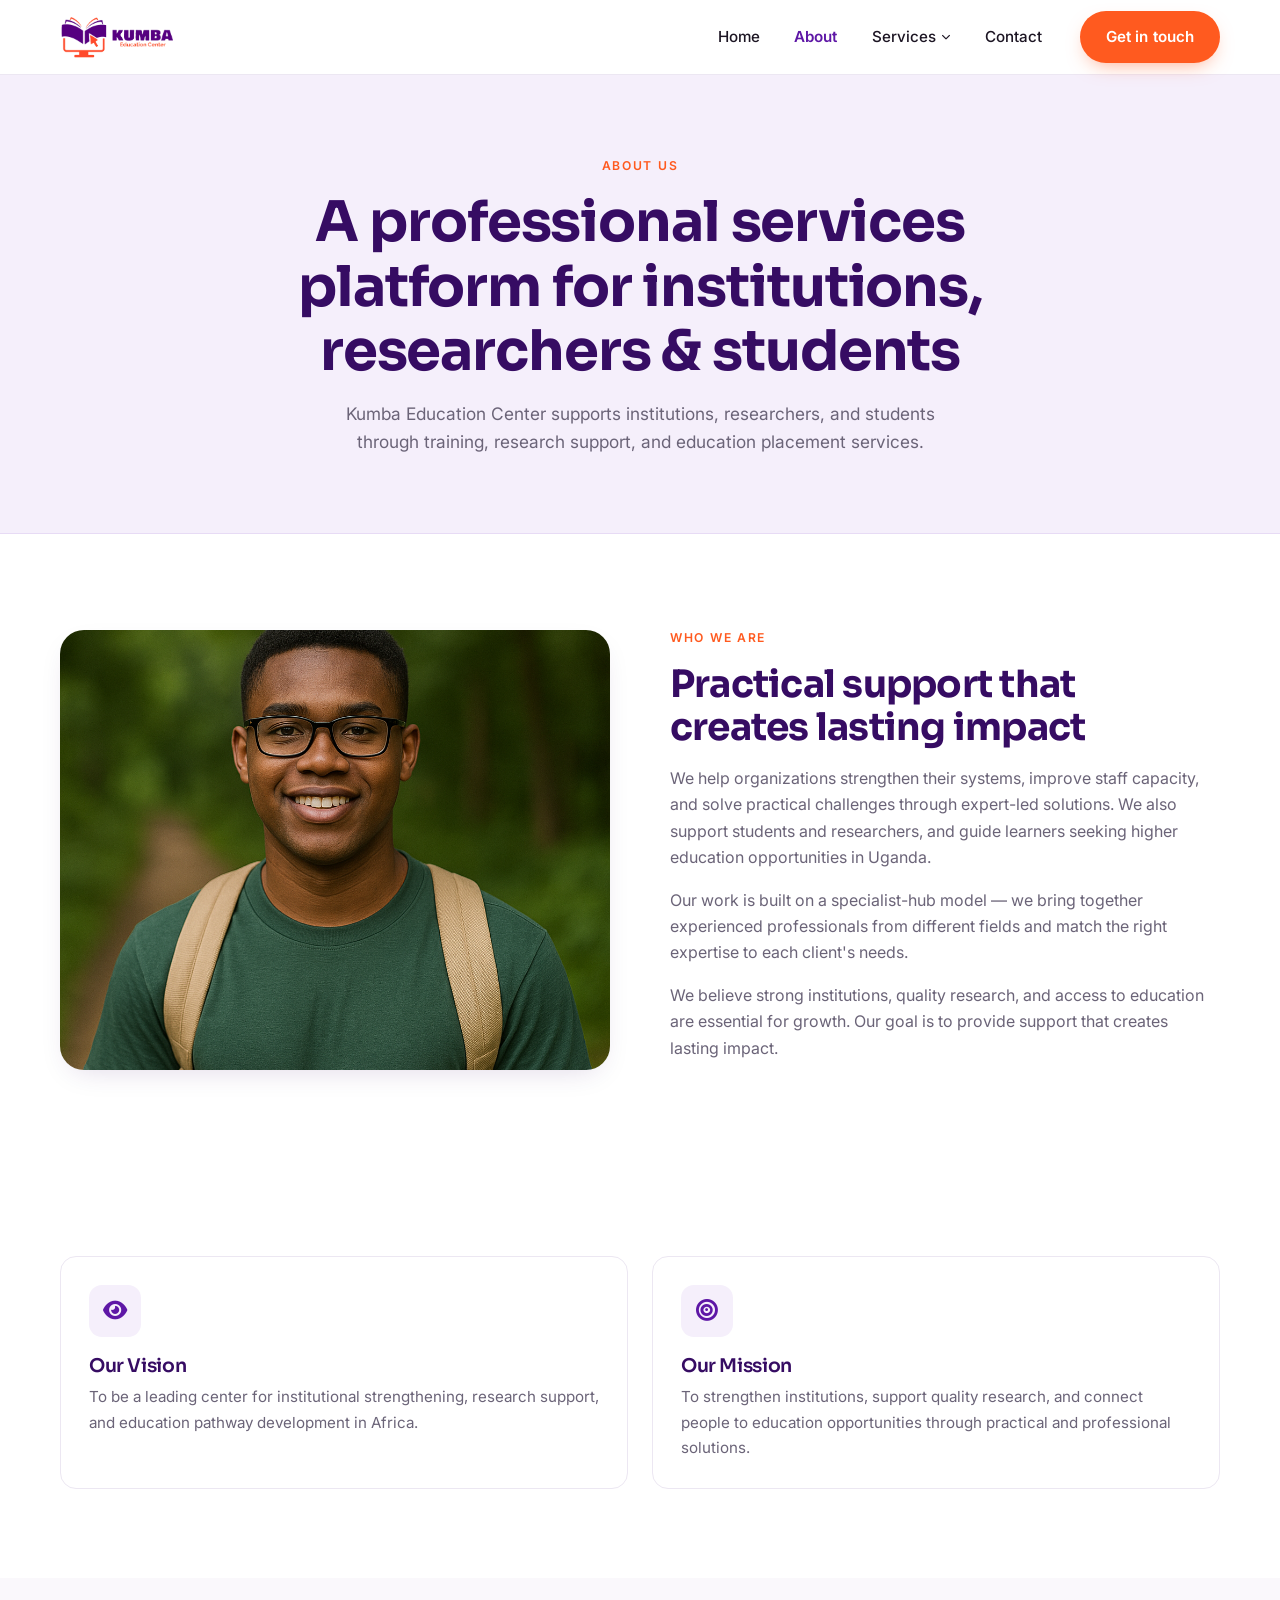
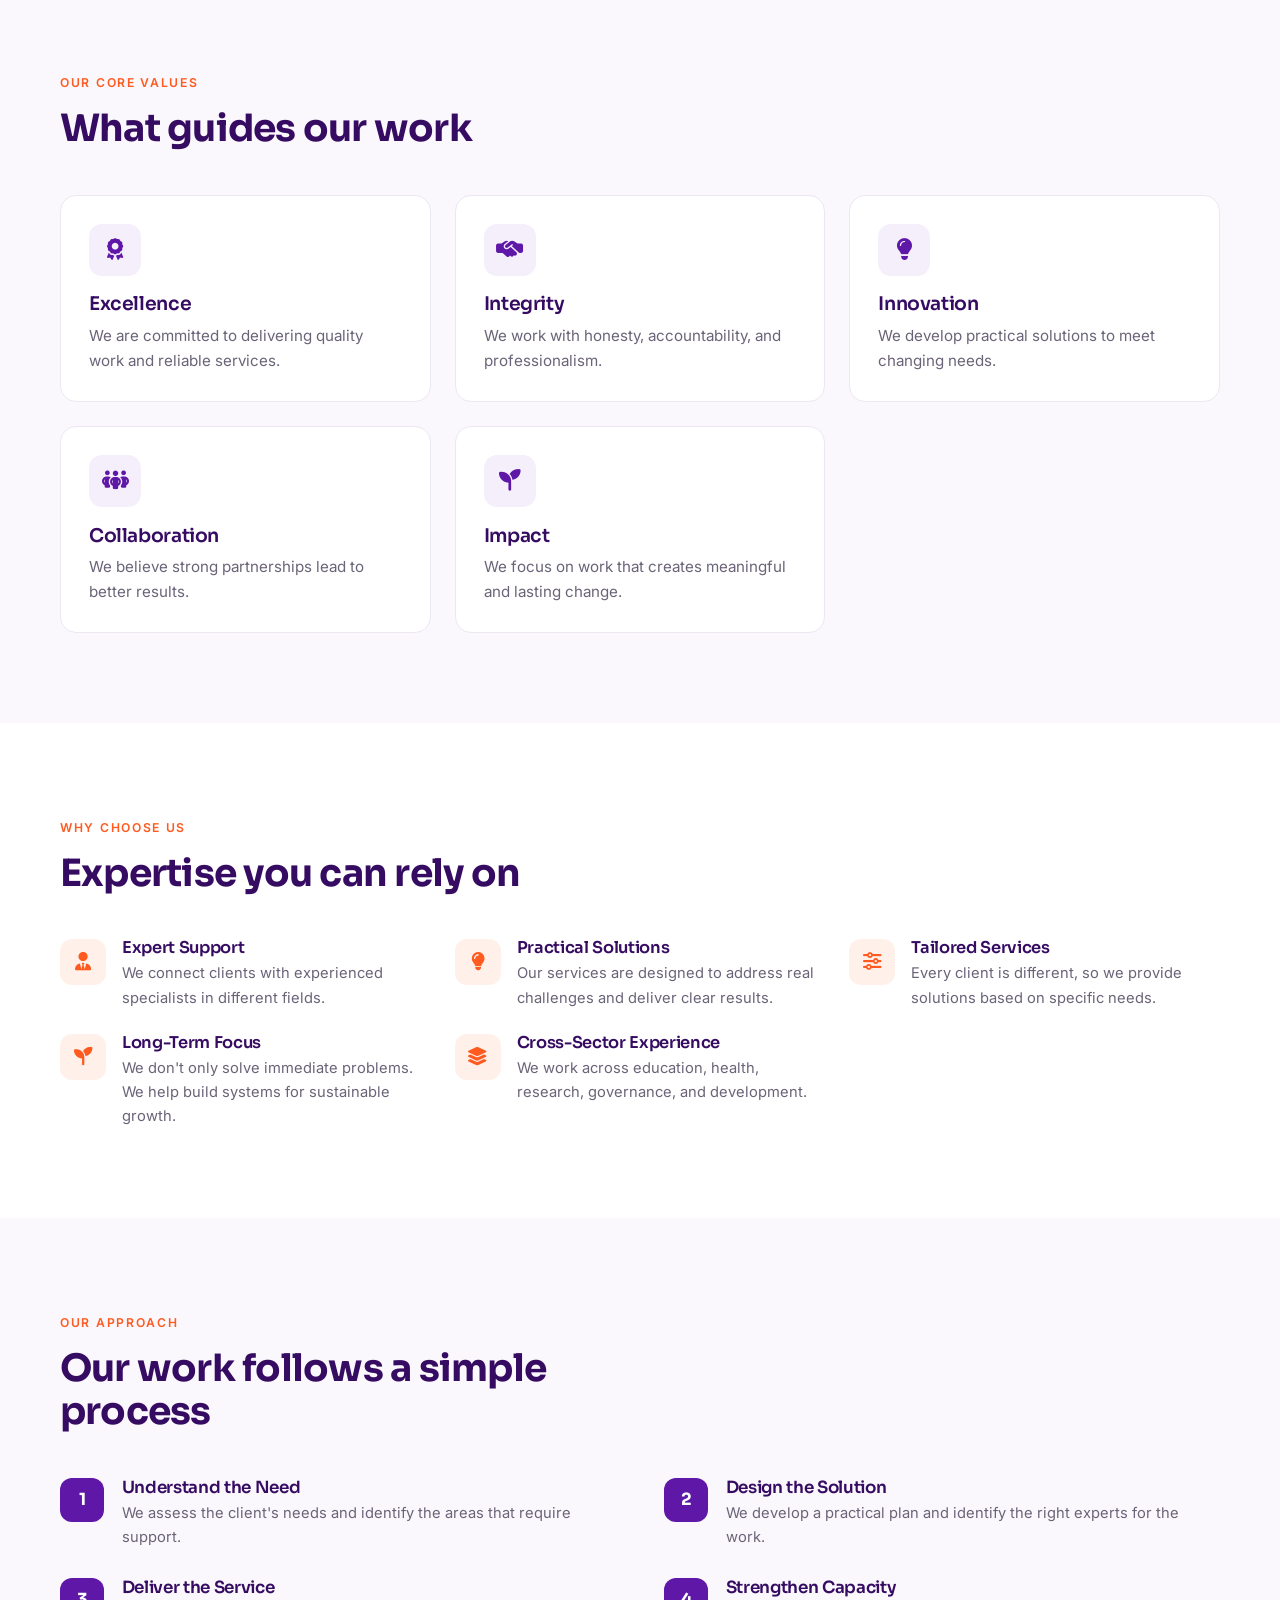
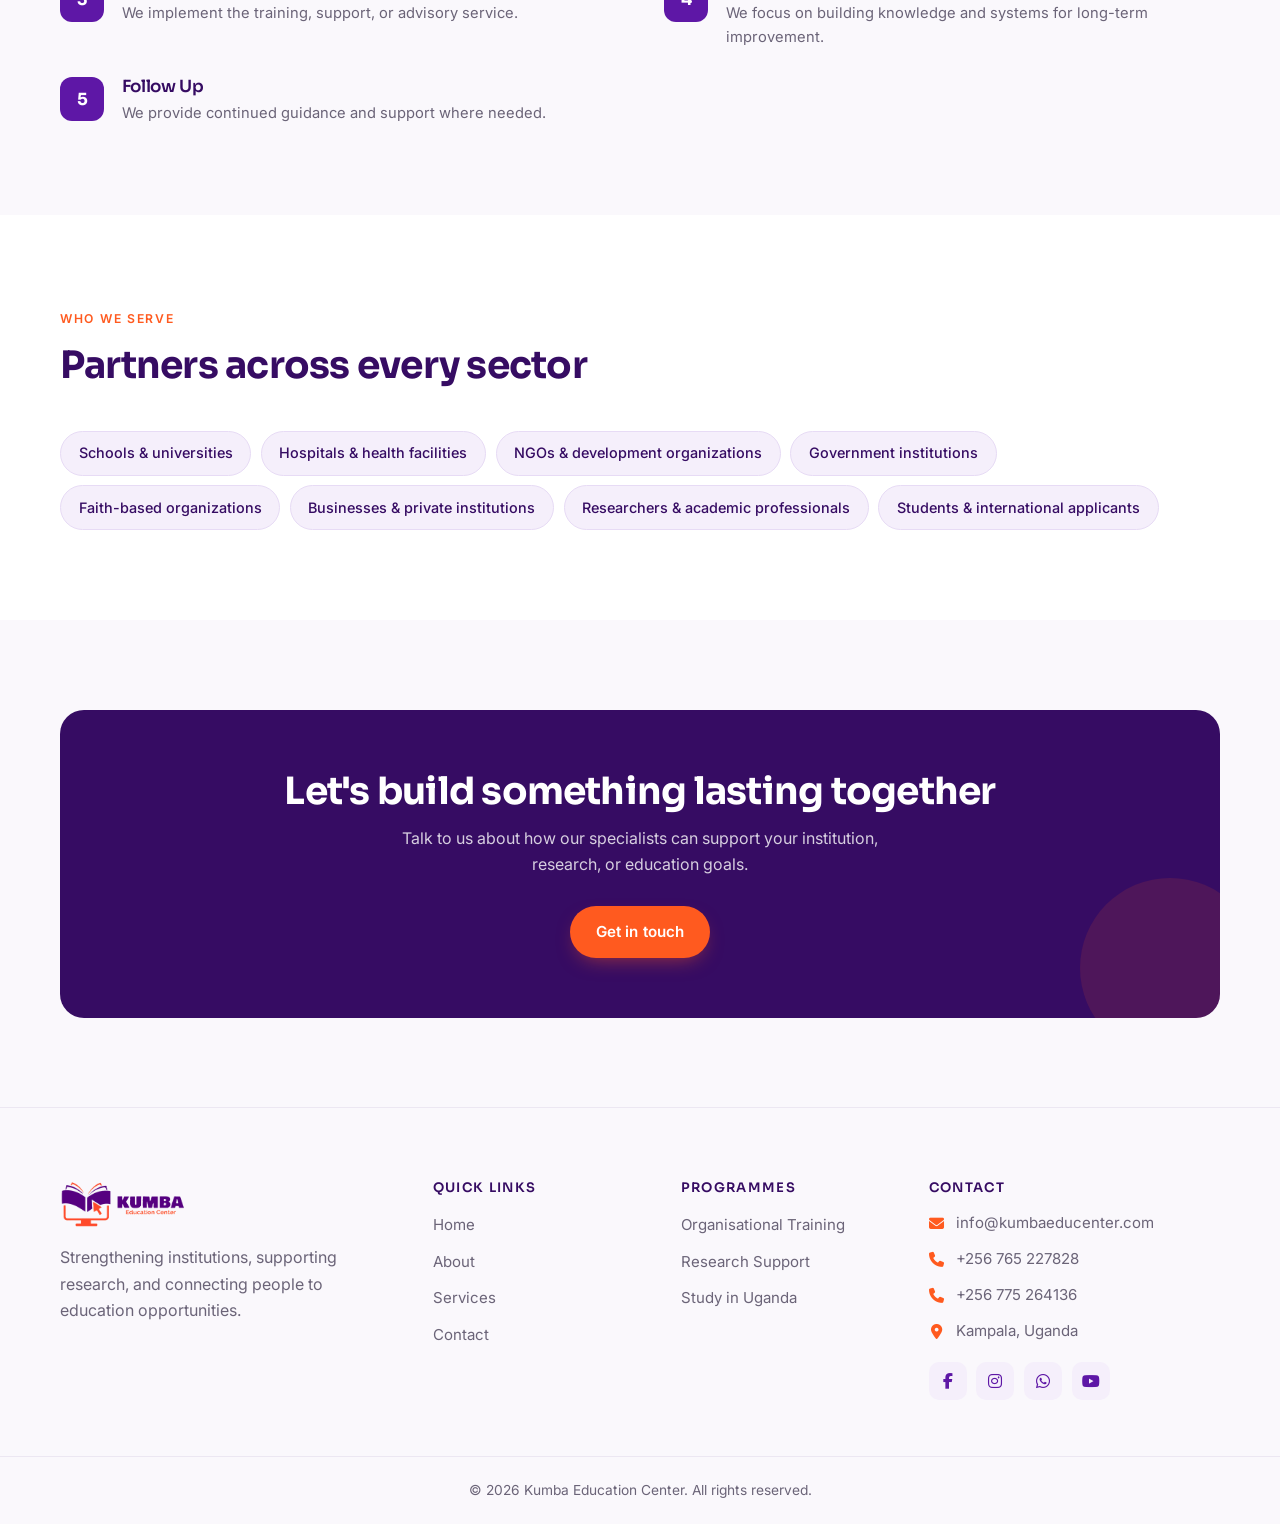
==== about.html @ a4534c1d "Initial commit" ====
<!DOCTYPE html>
<html lang="en">
<head>
<meta charset="UTF-8">
<meta name="viewport" content="width=device-width, initial-scale=1.0">
<title>About Us — Kumba Education Center</title>
<meta name="description" content="Kumba Education Center strengthens institutions, supports quality research, and connects people to education opportunities through a specialist-hub model.">
<link rel="preconnect" href="https://fonts.googleapis.com">
<link rel="preconnect" href="https://fonts.gstatic.com" crossorigin>
<link href="https://fonts.googleapis.com/css2?family=Inter:wght@400;500;600&family=Sora:wght@400;600;700&display=swap" rel="stylesheet">
<link rel="stylesheet" href="assets/css/all-fontawesome.min.css">
<link rel="stylesheet" href="assets/css/kumba.css">
<noscript><style>.reveal{opacity:1;transform:none}</style></noscript>
</head>
<body>

<!-- ===== HEADER ===== -->
<header class="site-header">
  <div class="container site-header__inner">
    <a class="brand" href="index.html" aria-label="Kumba Education Center home">
      <img src="assets/img/logo/kumba-logo.png" alt="Kumba Education Center">
    </a>
    <nav aria-label="Primary">
      <ul class="site-nav">
        <li><a href="index.html">Home</a></li>
        <li><a href="about.html" aria-current="page">About</a></li>
        <li class="nav-item--dropdown">
          <a href="services.html">Services <i class="fa-solid fa-chevron-down" style="font-size:.6em"></i></a>
          <ul class="dropdown">
            <li><a href="training.html">Organisational Training</a></li>
            <li><a href="research.html">Research Support</a></li>
            <li><a href="study-in-uganda.html">Study in Uganda</a></li>
          </ul>
        </li>
        <li><a href="contact.html">Contact</a></li>
      </ul>
    </nav>
    <div class="header-cta">
      <a class="btn btn--accent" href="contact.html">Get in touch</a>
    </div>
    <button class="nav-toggle" data-nav-toggle aria-label="Toggle menu" aria-expanded="false">
      <span></span><span></span><span></span>
    </button>
  </div>
</header>

<!-- ===== HERO ===== -->
<section class="page-hero">
  <div class="container">
    <span class="eyebrow">About Us</span>
    <h1>A professional services platform for institutions, researchers &amp; students</h1>
    <p>Kumba Education Center supports institutions, researchers, and students through training, research support, and education placement services.</p>
  </div>
</section>

<!-- ===== INTRO ===== -->
<section class="section reveal">
  <div class="container">
    <div class="split split--reverse">
      <div class="split__media">
        <img src="assets/img/about/03.png" alt="A student supported by Kumba Education Center">
      </div>
      <div class="split__text">
        <span class="eyebrow">Who We Are</span>
        <h2>Practical support that creates lasting impact</h2>
        <p>We help organizations strengthen their systems, improve staff capacity, and solve practical challenges through expert-led solutions. We also support students and researchers, and guide learners seeking higher education opportunities in Uganda.</p>
        <p>Our work is built on a specialist-hub model — we bring together experienced professionals from different fields and match the right expertise to each client's needs.</p>
        <p>We believe strong institutions, quality research, and access to education are essential for growth. Our goal is to provide support that creates lasting impact.</p>
      </div>
    </div>
  </div>
</section>

<!-- ===== VISION & MISSION ===== -->
<section class="section reveal">
  <div class="container">
    <div class="grid grid--2">
      <article class="card">
        <div class="card__icon"><i class="fa-solid fa-eye"></i></div>
        <h3>Our Vision</h3>
        <p>To be a leading center for institutional strengthening, research support, and education pathway development in Africa.</p>
      </article>
      <article class="card">
        <div class="card__icon"><i class="fa-solid fa-bullseye"></i></div>
        <h3>Our Mission</h3>
        <p>To strengthen institutions, support quality research, and connect people to education opportunities through practical and professional solutions.</p>
      </article>
    </div>
  </div>
</section>

<!-- ===== CORE VALUES ===== -->
<section class="section section--alt reveal">
  <div class="container">
    <div class="section-head">
      <span class="eyebrow">Our Core Values</span>
      <h2>What guides our work</h2>
    </div>
    <div class="grid grid--3">
      <div class="card">
        <div class="card__icon"><i class="fa-solid fa-award"></i></div>
        <h3>Excellence</h3>
        <p>We are committed to delivering quality work and reliable services.</p>
      </div>
      <div class="card">
        <div class="card__icon"><i class="fa-solid fa-handshake-simple"></i></div>
        <h3>Integrity</h3>
        <p>We work with honesty, accountability, and professionalism.</p>
      </div>
      <div class="card">
        <div class="card__icon"><i class="fa-solid fa-lightbulb"></i></div>
        <h3>Innovation</h3>
        <p>We develop practical solutions to meet changing needs.</p>
      </div>
      <div class="card">
        <div class="card__icon"><i class="fa-solid fa-people-group"></i></div>
        <h3>Collaboration</h3>
        <p>We believe strong partnerships lead to better results.</p>
      </div>
      <div class="card">
        <div class="card__icon"><i class="fa-solid fa-seedling"></i></div>
        <h3>Impact</h3>
        <p>We focus on work that creates meaningful and lasting change.</p>
      </div>
    </div>
  </div>
</section>

<!-- ===== WHY CHOOSE US ===== -->
<section class="section reveal">
  <div class="container">
    <div class="section-head">
      <span class="eyebrow">Why Choose Us</span>
      <h2>Expertise you can rely on</h2>
    </div>
    <div class="grid grid--3">
      <div class="why-item">
        <div class="why-item__icon"><i class="fa-solid fa-user-tie"></i></div>
        <div><h3>Expert Support</h3><p>We connect clients with experienced specialists in different fields.</p></div>
      </div>
      <div class="why-item">
        <div class="why-item__icon"><i class="fa-solid fa-lightbulb"></i></div>
        <div><h3>Practical Solutions</h3><p>Our services are designed to address real challenges and deliver clear results.</p></div>
      </div>
      <div class="why-item">
        <div class="why-item__icon"><i class="fa-solid fa-sliders"></i></div>
        <div><h3>Tailored Services</h3><p>Every client is different, so we provide solutions based on specific needs.</p></div>
      </div>
      <div class="why-item">
        <div class="why-item__icon"><i class="fa-solid fa-seedling"></i></div>
        <div><h3>Long-Term Focus</h3><p>We don't only solve immediate problems. We help build systems for sustainable growth.</p></div>
      </div>
      <div class="why-item">
        <div class="why-item__icon"><i class="fa-solid fa-layer-group"></i></div>
        <div><h3>Cross-Sector Experience</h3><p>We work across education, health, research, governance, and development.</p></div>
      </div>
    </div>
  </div>
</section>

<!-- ===== OUR APPROACH ===== -->
<section class="section section--alt reveal">
  <div class="container">
    <div class="section-head">
      <span class="eyebrow">Our Approach</span>
      <h2>Our work follows a simple process</h2>
    </div>
    <div class="grid grid--2" style="gap:1.75rem 3rem">
      <div class="step">
        <div class="step__badge">1</div>
        <div class="step__body"><h3>Understand the Need</h3><p>We assess the client's needs and identify the areas that require support.</p></div>
      </div>
      <div class="step">
        <div class="step__badge">2</div>
        <div class="step__body"><h3>Design the Solution</h3><p>We develop a practical plan and identify the right experts for the work.</p></div>
      </div>
      <div class="step">
        <div class="step__badge">3</div>
        <div class="step__body"><h3>Deliver the Service</h3><p>We implement the training, support, or advisory service.</p></div>
      </div>
      <div class="step">
        <div class="step__badge">4</div>
        <div class="step__body"><h3>Strengthen Capacity</h3><p>We focus on building knowledge and systems for long-term improvement.</p></div>
      </div>
      <div class="step">
        <div class="step__badge">5</div>
        <div class="step__body"><h3>Follow Up</h3><p>We provide continued guidance and support where needed.</p></div>
      </div>
    </div>
  </div>
</section>

<!-- ===== WHO WE SERVE ===== -->
<section class="section reveal">
  <div class="container">
    <div class="section-head">
      <span class="eyebrow">Who We Serve</span>
      <h2>Partners across every sector</h2>
    </div>
    <div class="chip-group">
      <span class="chip">Schools &amp; universities</span>
      <span class="chip">Hospitals &amp; health facilities</span>
      <span class="chip">NGOs &amp; development organizations</span>
      <span class="chip">Government institutions</span>
      <span class="chip">Faith-based organizations</span>
      <span class="chip">Businesses &amp; private institutions</span>
      <span class="chip">Researchers &amp; academic professionals</span>
      <span class="chip">Students &amp; international applicants</span>
    </div>
  </div>
</section>

<!-- ===== CTA BAND ===== -->
<section class="section section--alt reveal">
  <div class="container">
    <div class="cta-band">
      <h2>Let's build something lasting together</h2>
      <p>Talk to us about how our specialists can support your institution, research, or education goals.</p>
      <a class="btn btn--accent" href="contact.html">Get in touch</a>
    </div>
  </div>
</section>

<!-- ===== FOOTER ===== -->
<footer class="footer">
  <div class="container">
    <div class="footer__grid">
      <div>
        <a class="brand" href="index.html" aria-label="Kumba Education Center home">
          <img src="assets/img/logo/kumba-logo.png" alt="Kumba Education Center">
        </a>
        <p style="margin-top:1rem;max-width:34ch">Strengthening institutions, supporting research, and connecting people to education opportunities.</p>
      </div>
      <div>
        <h4>Quick Links</h4>
        <ul class="footer__links">
          <li><a href="index.html">Home</a></li>
          <li><a href="about.html">About</a></li>
          <li><a href="services.html">Services</a></li>
          <li><a href="contact.html">Contact</a></li>
        </ul>
      </div>
      <div>
        <h4>Programmes</h4>
        <ul class="footer__links">
          <li><a href="training.html">Organisational Training</a></li>
          <li><a href="research.html">Research Support</a></li>
          <li><a href="study-in-uganda.html">Study in Uganda</a></li>
        </ul>
      </div>
      <div>
        <h4>Contact</h4>
        <ul class="footer__contact">
          <li><i class="fa-solid fa-envelope"></i><a href="mailto:info@kumbaeducenter.com">info@kumbaeducenter.com</a></li>
          <li><i class="fa-solid fa-phone"></i><a href="tel:+256765227828">+256 765 227828</a></li>
          <li><i class="fa-solid fa-phone"></i><a href="tel:+256775264136">+256 775 264136</a></li>
          <li><i class="fa-solid fa-location-dot"></i>Kampala, Uganda</li>
        </ul>
        <div class="footer__socials">
          <a href="#" aria-label="Facebook"><i class="fa-brands fa-facebook-f"></i></a>
          <a href="#" aria-label="Instagram"><i class="fa-brands fa-instagram"></i></a>
          <a href="https://wa.me/256765227828" aria-label="WhatsApp"><i class="fa-brands fa-whatsapp"></i></a>
          <a href="#" aria-label="YouTube"><i class="fa-brands fa-youtube"></i></a>
        </div>
      </div>
    </div>
  </div>
  <div class="footer__bar">
    <div class="container">
      <p>&copy; 2026 Kumba Education Center. All rights reserved.</p>
    </div>
  </div>
</footer>

<script src="assets/js/kumba.js"></script>
</body>
</html>
---- assets/css/kumba.css ----
/* ============================================================
   KUMBA EDUCATION CENTER — Design System
   kumba.css — tokens · reset · typography · layout · components
   Brand: deep purple + vivid orange · minimalist premium · no gradients
   ============================================================ */

/* ---------- Tokens ---------- */
:root{
  --purple:#5E17A6;        /* primary brand */
  --purple-deep:#360C63;   /* dark sections, headings */
  --purple-mid:#4A1189;
  --purple-soft:#F5EFFB;   /* tint surface */
  --purple-line:#E7DBF5;   /* tint hairline */
  --orange:#FF5A1F;        /* accent */
  --orange-dark:#E8480F;
  --orange-soft:#FFF1EA;

  --ink:#1C1523;           /* body text near-black */
  --muted:#6B6478;         /* secondary text */
  --bg:#FFFFFF;
  --surface:#FAF8FC;       /* alt section */
  --line:#ECE7F2;          /* hairline border */

  --radius:16px;
  --radius-lg:24px;
  --radius-pill:999px;

  --shadow-sm:0 1px 2px rgba(28,21,35,.04);
  --shadow:0 10px 30px -12px rgba(54,12,99,.18);
  --shadow-lg:0 24px 60px -20px rgba(54,12,99,.28);

  --container:1160px;
  --font-head:'Sora',system-ui,sans-serif;
  --font-body:'Inter',system-ui,sans-serif;
}

/* ---------- Reset ---------- */
*,*::before,*::after{box-sizing:border-box;margin:0}
html{scroll-behavior:smooth;-webkit-text-size-adjust:100%}
body{
  font-family:var(--font-body);
  color:var(--ink);
  background:var(--bg);
  line-height:1.65;
  font-size:16px;
  -webkit-font-smoothing:antialiased;
  overflow-x:hidden;
}
img{max-width:100%;display:block}
a{color:inherit;text-decoration:none}
ul{list-style:none;padding:0}
button{font-family:inherit;cursor:pointer;border:none;background:none}

/* ---------- Typography ---------- */
h1,h2,h3,h4{font-family:var(--font-head);color:var(--purple-deep);line-height:1.15;font-weight:700;letter-spacing:-.02em}
h1{font-size:clamp(2.1rem,4.6vw,3.5rem);font-weight:700}
h2{font-size:clamp(1.6rem,3vw,2.35rem)}
h3{font-size:1.18rem;font-weight:600}
h4{font-size:.95rem;font-weight:600;letter-spacing:0}
p{color:var(--muted)}
strong{color:var(--ink)}

.eyebrow{
  display:inline-block;
  font-family:var(--font-body);
  font-size:.76rem;
  font-weight:600;
  letter-spacing:.14em;
  text-transform:uppercase;
  color:var(--orange);
  margin-bottom:.9rem;
}

/* ---------- Layout ---------- */
.container{width:min(100% - 2.5rem,var(--container));margin-inline:auto}
.section{padding-block:clamp(3.5rem,7vw,6rem)}
.section--alt{background:var(--surface)}
.section--purple{background:var(--purple-deep);color:#fff}
.section--purple h2,.section--purple h3{color:#fff}
.section--purple p{color:rgba(255,255,255,.78)}

.section-head{max-width:640px;margin-bottom:2.75rem}
.section-head--center{margin-inline:auto;text-align:center}
.section-head p{margin-top:.85rem;font-size:1.03rem}

.grid{display:grid;gap:1.5rem}
.grid--2{grid-template-columns:repeat(2,1fr)}
.grid--3{grid-template-columns:repeat(3,1fr)}
@media(max-width:900px){.grid--3{grid-template-columns:repeat(2,1fr)}}
@media(max-width:640px){.grid--2,.grid--3{grid-template-columns:1fr}}

/* ---------- Buttons ---------- */
.btn{
  display:inline-flex;align-items:center;gap:.55rem;
  padding:.85rem 1.6rem;border-radius:var(--radius-pill);
  font-weight:600;font-size:.95rem;letter-spacing:.01em;
  transition:transform .18s ease,box-shadow .18s ease,background .18s ease,color .18s ease;
  white-space:nowrap;
}
.btn:active{transform:translateY(1px)}
.btn--primary{background:var(--purple);color:#fff;box-shadow:0 8px 20px -8px rgba(94,23,166,.55)}
.btn--primary:hover{background:var(--purple-mid);box-shadow:0 12px 26px -8px rgba(94,23,166,.65)}
.btn--accent{background:var(--orange);color:#fff;box-shadow:0 8px 20px -8px rgba(255,90,31,.55)}
.btn--accent:hover{background:var(--orange-dark);box-shadow:0 12px 26px -8px rgba(255,90,31,.6)}
.btn--outline{background:transparent;color:var(--purple);border:1.5px solid var(--purple-line)}
.btn--outline:hover{border-color:var(--purple);background:var(--purple-soft)}
.btn--ghost-light{background:rgba(255,255,255,.12);color:#fff;border:1.5px solid rgba(255,255,255,.28)}
.btn--ghost-light:hover{background:rgba(255,255,255,.2)}

/* ---------- Header ---------- */
.site-header{
  position:sticky;top:0;z-index:60;
  background:rgba(255,255,255,.9);
  backdrop-filter:saturate(160%) blur(12px);
  border-bottom:1px solid var(--line);
}
.site-header__inner{display:flex;align-items:center;gap:1.5rem;min-height:74px}
.brand{display:flex;align-items:center}
.brand img{height:46px;width:auto}
.site-header .brand img{height:44px}

nav[aria-label="Primary"]{margin-left:auto}
.site-nav{display:flex;align-items:center;gap:.35rem}
.site-nav>li>a{
  display:inline-flex;align-items:center;gap:.35rem;
  padding:.55rem .9rem;border-radius:var(--radius-pill);
  font-weight:500;font-size:.95rem;color:var(--ink);
  transition:color .15s ease,background .15s ease;
}
.site-nav>li>a:hover{color:var(--purple);background:var(--purple-soft)}
.site-nav>li>a[aria-current="page"]{color:var(--purple);font-weight:600}

.nav-item--dropdown{position:relative}
.dropdown{
  position:absolute;top:calc(100% + .5rem);left:0;
  min-width:246px;background:#fff;border:1px solid var(--line);
  border-radius:14px;box-shadow:var(--shadow);
  padding:.5rem;opacity:0;visibility:hidden;transform:translateY(6px);
  transition:opacity .18s ease,transform .18s ease,visibility .18s;
}
.nav-item--dropdown:hover .dropdown,.nav-item--dropdown:focus-within .dropdown{opacity:1;visibility:visible;transform:translateY(0)}
.dropdown a{display:block;padding:.6rem .8rem;border-radius:9px;font-size:.92rem;font-weight:500;color:var(--ink)}
.dropdown a:hover{background:var(--purple-soft);color:var(--purple)}

.header-cta{display:flex;align-items:center}
.nav-toggle{display:none;flex-direction:column;gap:5px;padding:.5rem;margin-left:auto}
.nav-toggle span{width:24px;height:2px;background:var(--purple-deep);border-radius:2px;transition:.25s}

@media(max-width:940px){
  nav[aria-label="Primary"]{
    position:fixed;inset:74px 0 auto 0;margin:0;
    background:#fff;border-bottom:1px solid var(--line);
    padding:1rem 1.25rem 1.5rem;
    transform:translateY(-120%);transition:transform .3s ease;
    box-shadow:var(--shadow);
  }
  body.nav-open nav[aria-label="Primary"]{transform:translateY(0)}
  .site-nav{flex-direction:column;align-items:stretch;gap:.15rem}
  .site-nav>li>a{padding:.8rem .9rem;border-radius:12px}
  .dropdown{position:static;opacity:1;visibility:visible;transform:none;box-shadow:none;border:none;padding:.2rem 0 .2rem 1rem;min-width:0}
  .header-cta{display:none}
  .nav-toggle{display:flex}
  body.nav-open .nav-toggle span:nth-child(1){transform:translateY(7px) rotate(45deg)}
  body.nav-open .nav-toggle span:nth-child(2){opacity:0}
  body.nav-open .nav-toggle span:nth-child(3){transform:translateY(-7px) rotate(-45deg)}
}

/* ---------- Hero (home: split with image) ---------- */
.hero{background:var(--bg);padding-block:clamp(3rem,6vw,5.5rem);position:relative}
.hero__inner{display:grid;grid-template-columns:1.05fr .95fr;gap:clamp(2rem,5vw,4rem);align-items:center}
.hero__text{max-width:36rem}
.hero__text h1{margin-bottom:1.1rem}
.hero__text p{font-size:1.1rem;max-width:34ch;margin-bottom:1.9rem}
.hero__ctas{display:flex;flex-wrap:wrap;gap:.85rem}
.hero__media{position:relative}
.hero__media img{
  width:100%;height:clamp(320px,42vw,480px);object-fit:cover;
  border-radius:var(--radius-lg);box-shadow:var(--shadow-lg);
}
.hero__media::before{
  content:"";position:absolute;inset:auto -18px -18px auto;
  width:62%;height:62%;background:var(--purple-soft);
  border-radius:var(--radius-lg);z-index:-1;
}
.hero__media::after{
  content:"";position:absolute;inset:-16px auto auto -16px;
  width:78px;height:78px;border-radius:18px;
  background:var(--orange);opacity:.14;z-index:-1;
}
.hero__stats{display:flex;gap:2.2rem;margin-top:2.2rem;flex-wrap:wrap}
.hero__stat strong{display:block;font-family:var(--font-head);font-size:1.7rem;color:var(--purple);line-height:1}
.hero__stat span{font-size:.85rem;color:var(--muted)}

/* Interior page hero (compact, centered) */
.page-hero{background:var(--purple-soft);padding-block:clamp(3rem,6vw,4.75rem);text-align:center;border-bottom:1px solid var(--purple-line)}
.page-hero .container{max-width:760px}
.page-hero h1{margin-bottom:1rem}
.page-hero p{font-size:1.08rem;margin-inline:auto;max-width:58ch}

@media(max-width:860px){
  .hero__inner{grid-template-columns:1fr;text-align:center}
  .hero__text{max-width:none;margin-inline:auto}
  .hero__text p{margin-inline:auto}
  .hero__ctas,.hero__stats{justify-content:center}
  .hero__media{margin-top:1rem}
}

/* ---------- Cards ---------- */
.card{
  background:#fff;border:1px solid var(--line);border-radius:var(--radius);
  padding:1.75rem;transition:transform .2s ease,box-shadow .2s ease,border-color .2s ease;
  height:100%;
}
.card:hover{transform:translateY(-4px);box-shadow:var(--shadow);border-color:var(--purple-line)}
.card__icon{
  width:52px;height:52px;border-radius:13px;
  display:grid;place-items:center;font-size:1.35rem;
  background:var(--purple-soft);color:var(--purple);margin-bottom:1.1rem;
}
.card h3{margin-bottom:.5rem}
.card p{font-size:.95rem;margin-bottom:0}
.card__link{
  display:inline-flex;align-items:center;gap:.4rem;margin-top:1.1rem;
  color:var(--purple);font-weight:600;font-size:.9rem;
}
.card__link i{transition:transform .18s ease}
.card:hover .card__link i{transform:translateX(3px)}

/* Programme card with image */
.pcard{
  background:#fff;border:1px solid var(--line);border-radius:var(--radius);
  overflow:hidden;display:flex;flex-direction:column;
  transition:transform .2s ease,box-shadow .2s ease,border-color .2s ease;height:100%;
}
.pcard:hover{transform:translateY(-4px);box-shadow:var(--shadow);border-color:var(--purple-line)}
.pcard__media{aspect-ratio:16/10;overflow:hidden}
.pcard__media img{width:100%;height:100%;object-fit:cover;transition:transform .4s ease}
.pcard:hover .pcard__media img{transform:scale(1.04)}
.pcard__body{padding:1.6rem;display:flex;flex-direction:column;flex:1}
.pcard__body h3{margin-bottom:.5rem}
.pcard__body p{font-size:.94rem}
.pcard__body .btn{margin-top:auto;align-self:flex-start}
.pcard__list{margin:.9rem 0 1.3rem;display:grid;gap:.5rem}
.pcard__list li{font-size:.9rem;color:var(--muted);display:flex;gap:.55rem;align-items:flex-start}
.pcard__list i{color:var(--orange);margin-top:.28rem;font-size:.8rem}

/* ---------- Chips ---------- */
.chip-group{display:flex;flex-wrap:wrap;gap:.6rem}
.chip{
  display:inline-flex;align-items:center;gap:.5rem;
  padding:.6rem 1.1rem;border-radius:var(--radius-pill);
  background:var(--purple-soft);color:var(--purple-deep);
  font-weight:500;font-size:.9rem;border:1px solid var(--purple-line);
}
.chip i{color:var(--orange)}

/* ---------- Steps ---------- */
.step{display:flex;gap:1.1rem;align-items:flex-start}
.step__badge{
  flex:none;width:44px;height:44px;border-radius:12px;
  display:grid;place-items:center;font-family:var(--font-head);font-weight:700;
  background:var(--purple);color:#fff;font-size:1.05rem;
}
.step__body h3{margin-bottom:.25rem;font-size:1.05rem}
.step__body p{font-size:.92rem;margin-bottom:0}

/* ---------- Why / feature list ---------- */
.why-item{display:flex;gap:1rem;align-items:flex-start}
.why-item__icon{
  flex:none;width:46px;height:46px;border-radius:12px;
  display:grid;place-items:center;font-size:1.15rem;
  background:var(--orange-soft);color:var(--orange);
}
.why-item h3{font-size:1.02rem;margin-bottom:.2rem}
.why-item p{font-size:.92rem;margin-bottom:0}

/* ---------- Split media block ---------- */
.split{display:grid;grid-template-columns:1fr 1fr;gap:clamp(2rem,5vw,3.75rem);align-items:center}
.split--reverse .split__media{order:-1}
.split__media img{width:100%;height:clamp(300px,38vw,440px);object-fit:cover;border-radius:var(--radius-lg);box-shadow:var(--shadow)}
.split__text h2{margin-bottom:1rem}
.split__text p{margin-bottom:1rem}
.split__list{display:grid;gap:.85rem;margin-top:1.4rem}
.split__list li{display:flex;gap:.75rem;align-items:flex-start;color:var(--ink);font-size:.97rem}
.split__list i{color:var(--orange);margin-top:.3rem}
@media(max-width:800px){
  .split{grid-template-columns:1fr}
  .split--reverse .split__media{order:0}
}

/* Value cards (about) */
.value{background:#fff;border:1px solid var(--line);border-radius:var(--radius);padding:1.6rem}
.value__icon{width:46px;height:46px;border-radius:12px;display:grid;place-items:center;background:var(--purple-soft);color:var(--purple);font-size:1.15rem;margin-bottom:.9rem}
.value h3{margin-bottom:.35rem;font-size:1.05rem}
.value p{font-size:.92rem;margin-bottom:0}

/* ---------- CTA band ---------- */
.cta-band{
  background:var(--purple-deep);color:#fff;border-radius:var(--radius-lg);
  padding:clamp(2.5rem,5vw,3.75rem);text-align:center;position:relative;overflow:hidden;
}
.cta-band::after{
  content:"";position:absolute;right:-40px;bottom:-40px;
  width:180px;height:180px;border-radius:50%;background:var(--orange);opacity:.12;
}
.cta-band h2{color:#fff;margin-bottom:.75rem}
.cta-band p{color:rgba(255,255,255,.8);max-width:52ch;margin:0 auto 1.75rem}

/* ---------- Forms ---------- */
.form-group label{display:block;font-weight:600;font-size:.88rem;margin-bottom:.4rem;color:var(--ink)}
.form-group input,.form-group select,.form-group textarea{
  width:100%;padding:.8rem 1rem;border:1px solid var(--line);border-radius:11px;
  font-family:inherit;font-size:.95rem;color:var(--ink);background:#fff;transition:border-color .15s ease,box-shadow .15s ease;
}
.form-group textarea{min-height:130px;resize:vertical}
.form-group input:focus,.form-group select:focus,.form-group textarea:focus{
  outline:none;border-color:var(--purple);box-shadow:0 0 0 3px var(--purple-soft);
}

/* ---------- Footer (light, premium) ---------- */
.footer{background:var(--surface);border-top:1px solid var(--line);padding-top:clamp(3rem,6vw,4.5rem)}
.footer__grid{display:grid;grid-template-columns:1.6fr 1fr 1fr 1.4fr;gap:2.5rem}
.footer .brand img{height:48px}
.footer h4{color:var(--purple-deep);margin-bottom:1rem;font-size:.82rem;letter-spacing:.1em;text-transform:uppercase}
.footer__links{display:grid;gap:.6rem}
.footer__links a{color:var(--muted);font-size:.94rem;transition:color .15s ease}
.footer__links a:hover{color:var(--purple)}
.footer__contact{display:grid;gap:.7rem}
.footer__contact li{display:flex;gap:.7rem;align-items:flex-start;color:var(--muted);font-size:.94rem}
.footer__contact i{color:var(--orange);margin-top:.3rem;width:16px;text-align:center}
.footer__contact a{color:var(--muted)}
.footer__contact a:hover{color:var(--purple)}
.footer__socials{display:flex;gap:.6rem;margin-top:1.1rem}
.footer__socials a{
  width:38px;height:38px;border-radius:10px;display:grid;place-items:center;
  background:var(--purple-soft);color:var(--purple);transition:background .15s ease,color .15s ease,transform .15s ease;
}
.footer__socials a:hover{background:var(--purple);color:#fff;transform:translateY(-2px)}
.footer__bar{margin-top:clamp(2.5rem,5vw,3.5rem);border-top:1px solid var(--line);padding-block:1.4rem}
.footer__bar p{font-size:.86rem;color:var(--muted);text-align:center;margin:0}
@media(max-width:820px){.footer__grid{grid-template-columns:1fr 1fr;gap:2rem}}
@media(max-width:480px){.footer__grid{grid-template-columns:1fr}}

/* ---------- Reveal on scroll ---------- */
.reveal{opacity:0;transform:translateY(22px);transition:opacity .7s ease,transform .7s ease}
.reveal.is-visible{opacity:1;transform:none}
@media(prefers-reduced-motion:reduce){
  .reveal{opacity:1;transform:none;transition:none}
  *{scroll-behavior:auto}
}
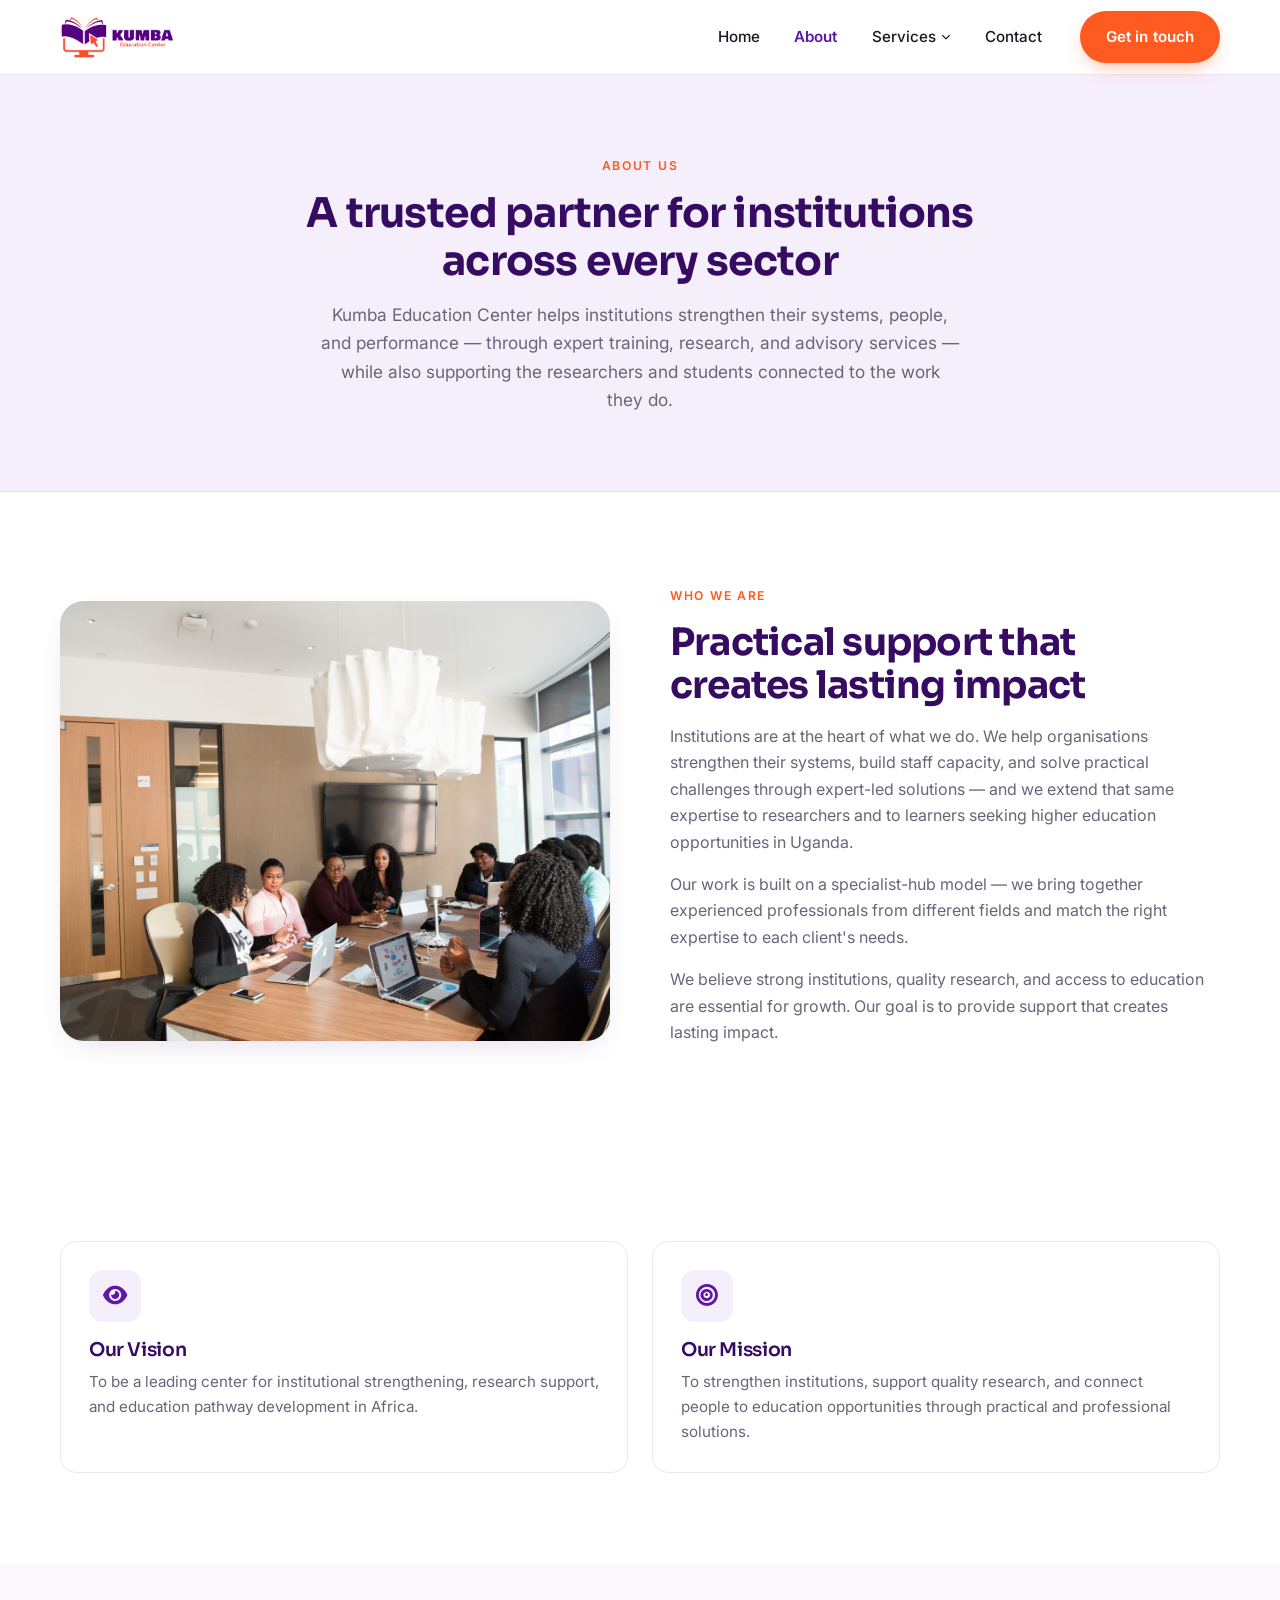
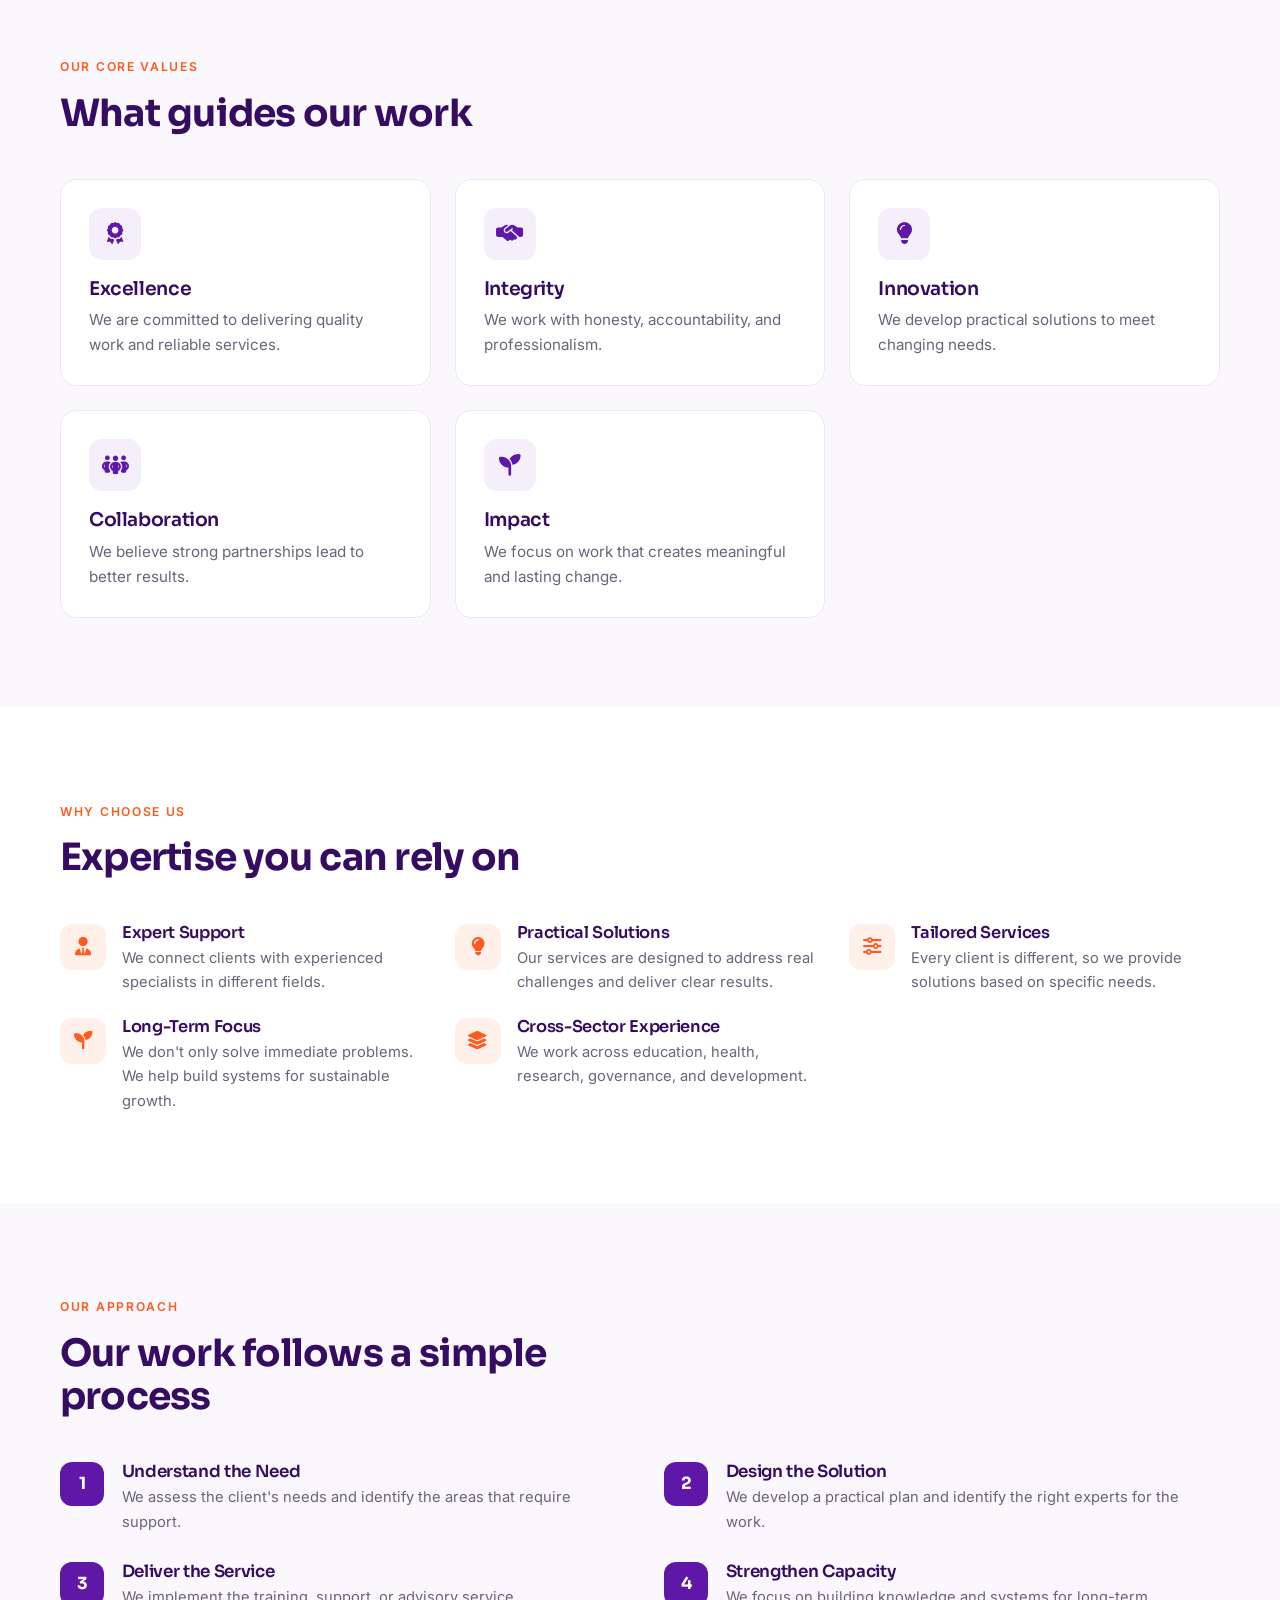
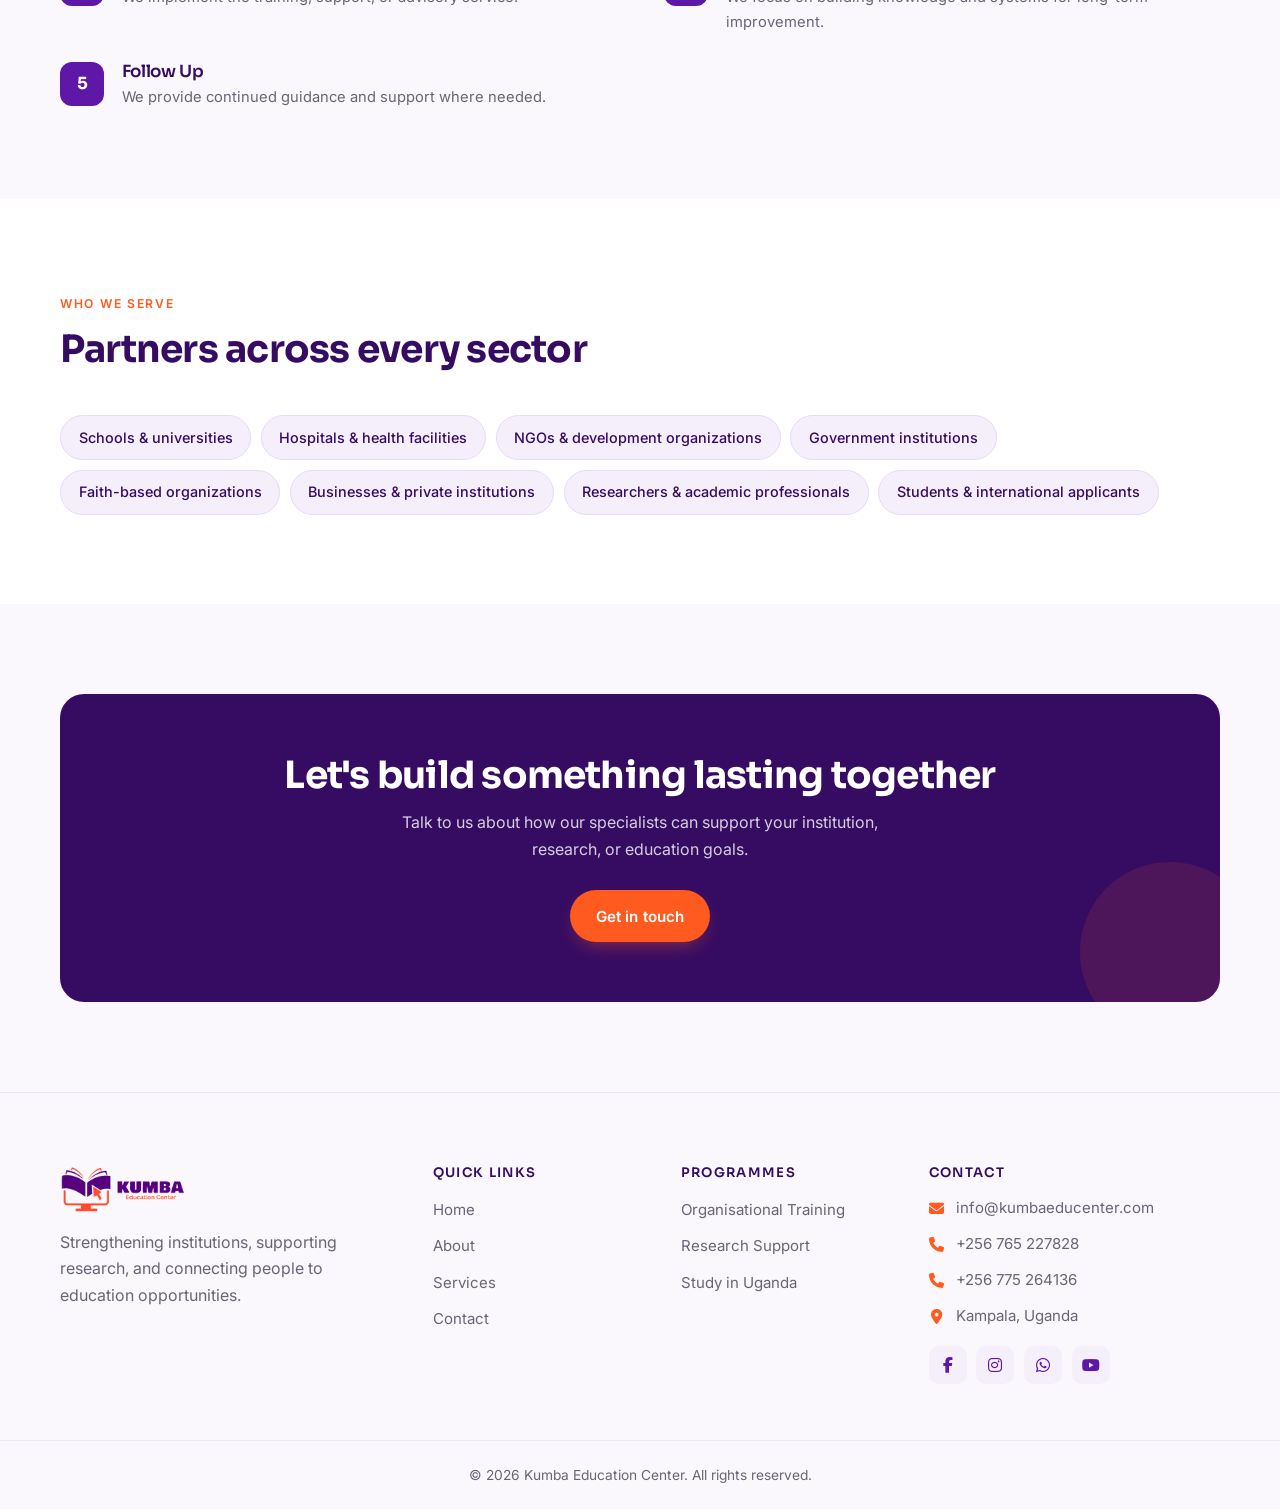
==== commit ab6ad779: "Refocus services on institutions, refresh imagery, tune hero headings - Reframe copy across services" ====
--- a/about.html
+++ b/about.html
@@ -3,6 +3,9 @@
 <head>
 <meta charset="UTF-8">
 <meta name="viewport" content="width=device-width, initial-scale=1.0">
+<link rel="icon" type="image/svg+xml" href="assets/img/logo/favicon.svg">
+<link rel="alternate icon" type="image/png" href="assets/img/logo/kumba-logo.png">
+<link rel="apple-touch-icon" href="assets/img/logo/kumba-logo.png">
 <title>About Us — Kumba Education Center</title>
 <meta name="description" content="Kumba Education Center strengthens institutions, supports quality research, and connects people to education opportunities through a specialist-hub model.">
 <link rel="preconnect" href="https://fonts.googleapis.com">
@@ -10,9 +13,29 @@
 <link href="https://fonts.googleapis.com/css2?family=Inter:wght@400;500;600&family=Sora:wght@400;600;700&display=swap" rel="stylesheet">
 <link rel="stylesheet" href="assets/css/all-fontawesome.min.css">
 <link rel="stylesheet" href="assets/css/kumba.css">
-<noscript><style>.reveal{opacity:1;transform:none}</style></noscript>
+<!-- Critical preloader styles (inlined to avoid unstyled flash before kumba.css loads) -->
+<style>
+#preloader{position:fixed;inset:0;z-index:9999;display:grid;place-items:center;background:#fff;transition:opacity .5s ease,visibility .5s ease}
+#preloader.is-done{opacity:0;visibility:hidden}
+.preloader__inner{display:flex;flex-direction:column;align-items:center;gap:1.6rem}
+.preloader__logo{width:min(230px,62vw);height:auto;animation:kumbaPulse 1.7s ease-in-out infinite}
+.preloader__bar{position:relative;width:190px;height:4px;border-radius:999px;background:#E7DBF5;overflow:hidden}
+.preloader__bar::before{content:"";position:absolute;top:0;left:-40%;height:100%;width:40%;border-radius:999px;background:#FF5A1F;animation:kumbaSlide 1.15s cubic-bezier(.65,.05,.36,1) infinite}
+@keyframes kumbaPulse{0%,100%{opacity:1;transform:scale(1)}50%{opacity:.72;transform:scale(.965)}}
+@keyframes kumbaSlide{0%{left:-40%}100%{left:100%}}
+@media(prefers-reduced-motion:reduce){.preloader__logo,.preloader__bar::before{animation:none}.preloader__bar::before{left:0;width:100%}}
+</style>
+<noscript><style>.reveal{opacity:1;transform:none}#preloader{display:none}</style></noscript>
 </head>
 <body>
+
+<!-- ===== PRELOADER ===== -->
+<div id="preloader" aria-hidden="true">
+  <div class="preloader__inner">
+    <img class="preloader__logo" src="assets/img/logo/kumba-logo.png" alt="Kumba Education Center">
+    <div class="preloader__bar"></div>
+  </div>
+</div>
 
 <!-- ===== HEADER ===== -->
 <header class="site-header">
@@ -48,8 +71,8 @@
 <section class="page-hero">
   <div class="container">
     <span class="eyebrow">About Us</span>
-    <h1>A professional services platform for institutions, researchers &amp; students</h1>
-    <p>Kumba Education Center supports institutions, researchers, and students through training, research support, and education placement services.</p>
+    <h1>A trusted partner for institutions across every sector</h1>
+    <p>Kumba Education Center helps institutions strengthen their systems, people, and performance — through expert training, research, and advisory services — while also supporting the researchers and students connected to the work they do.</p>
   </div>
 </section>
 
@@ -58,12 +81,12 @@
   <div class="container">
     <div class="split split--reverse">
       <div class="split__media">
-        <img src="assets/img/about/03.png" alt="A student supported by Kumba Education Center">
+        <img src="assets/img/about/team-partnership.jpg" alt="A team of professionals in a boardroom meeting">
       </div>
       <div class="split__text">
         <span class="eyebrow">Who We Are</span>
         <h2>Practical support that creates lasting impact</h2>
-        <p>We help organizations strengthen their systems, improve staff capacity, and solve practical challenges through expert-led solutions. We also support students and researchers, and guide learners seeking higher education opportunities in Uganda.</p>
+        <p>Institutions are at the heart of what we do. We help organisations strengthen their systems, build staff capacity, and solve practical challenges through expert-led solutions — and we extend that same expertise to researchers and to learners seeking higher education opportunities in Uganda.</p>
         <p>Our work is built on a specialist-hub model — we bring together experienced professionals from different fields and match the right expertise to each client's needs.</p>
         <p>We believe strong institutions, quality research, and access to education are essential for growth. Our goal is to provide support that creates lasting impact.</p>
       </div>
--- a/assets/css/kumba.css
+++ b/assets/css/kumba.css
@@ -169,7 +169,7 @@
 .hero{background:var(--bg);padding-block:clamp(3rem,6vw,5.5rem);position:relative}
 .hero__inner{display:grid;grid-template-columns:1.05fr .95fr;gap:clamp(2rem,5vw,4rem);align-items:center}
 .hero__text{max-width:36rem}
-.hero__text h1{margin-bottom:1.1rem}
+.hero__text h1{font-size:clamp(1.8rem,3.2vw,2.6rem);margin-bottom:1.1rem}
 .hero__text p{font-size:1.1rem;max-width:34ch;margin-bottom:1.9rem}
 .hero__ctas{display:flex;flex-wrap:wrap;gap:.85rem}
 .hero__media{position:relative}
@@ -194,7 +194,7 @@
 /* Interior page hero (compact, centered) */
 .page-hero{background:var(--purple-soft);padding-block:clamp(3rem,6vw,4.75rem);text-align:center;border-bottom:1px solid var(--purple-line)}
 .page-hero .container{max-width:760px}
-.page-hero h1{margin-bottom:1rem}
+.page-hero h1{font-size:clamp(1.8rem,3.2vw,2.6rem);margin-bottom:1rem}
 .page-hero p{font-size:1.08rem;margin-inline:auto;max-width:58ch}
 
 @media(max-width:860px){
